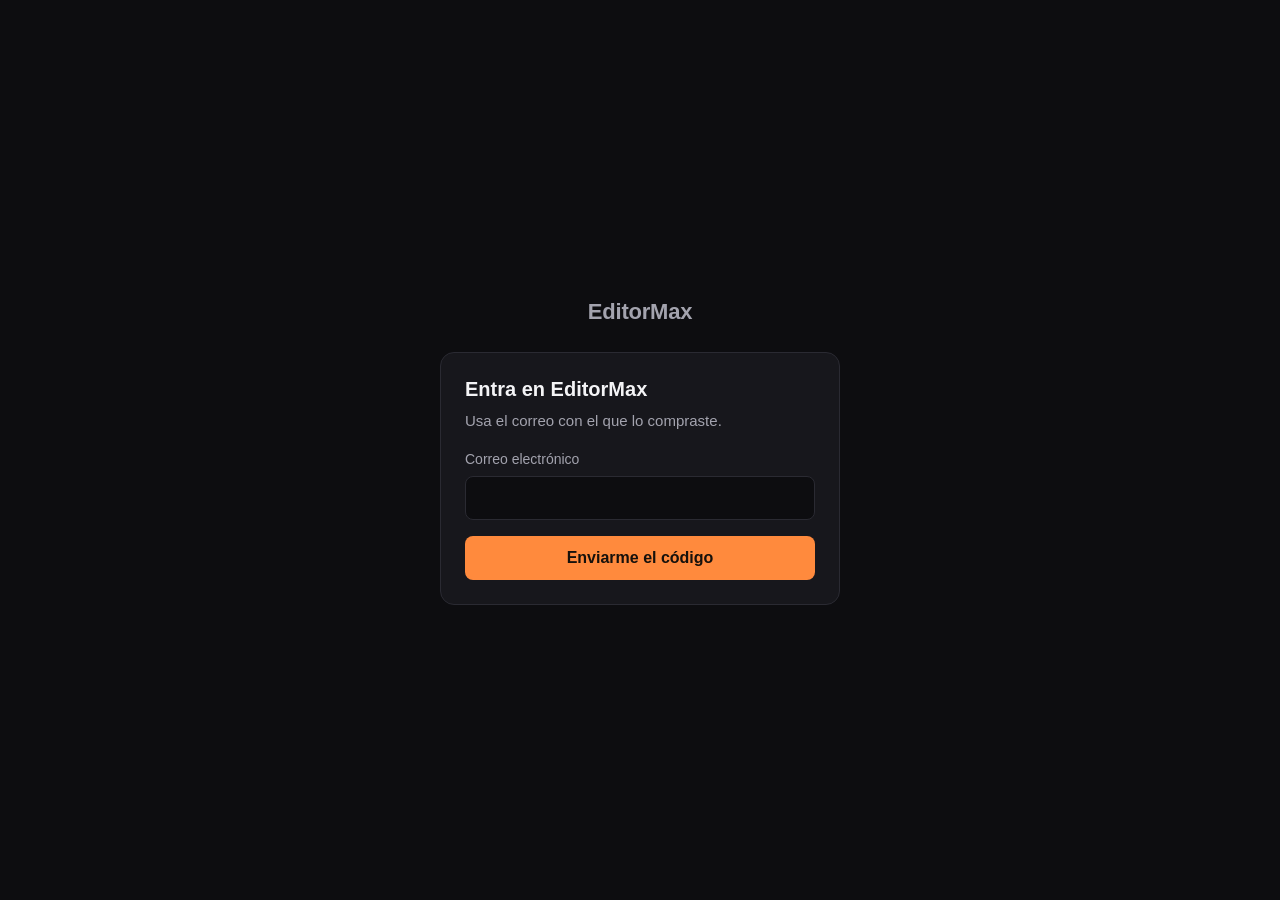
==== oauth/consent/index.html @ 07908c7b "Página de entrada de EditorMax" ====
<!doctype html>
<html lang="es">
<head>
  <meta charset="utf-8">
  <meta name="viewport" content="width=device-width, initial-scale=1">
  <meta name="robots" content="noindex">
  <meta http-equiv="Content-Security-Policy" content="default-src 'none'; script-src 'self'; style-src 'self'; connect-src https://*.supabase.co; form-action 'none'; base-uri 'none'">
  <title>EditorMax · Autorizar</title>
  <link rel="stylesheet" href="../../estilo.css">
</head>
<body>
<main>
  <p class="marca">EditorMax</p>

  <section id="cargando"><p role="status">Un momento…</p></section>

  <section id="correo" hidden>
    <h1>Entra en EditorMax</h1>
    <p>Usa el correo con el que lo compraste.</p>
    <form id="form-correo">
      <label for="email">Correo electrónico</label>
      <input id="email" type="email" autocomplete="email" required>
      <button id="enviar" type="submit">Enviarme el código</button>
    </form>
  </section>

  <section id="enviado" hidden>
    <h1>Revisa tu correo</h1>
    <p>Si <strong id="enviado-a"></strong> tiene acceso, te hemos enviado un código. Escríbelo aquí.</p>
    <form id="form-codigo">
      <label for="codigo">Código</label>
      <input id="codigo" type="text" inputmode="numeric" autocomplete="one-time-code" required>
      <button id="entrar-codigo" type="submit">Entrar</button>
    </form>
    <p id="codigo-error" class="aviso" role="alert" hidden></p>
  </section>

  <section id="autorizar" hidden>
    <h1>Autorizar <span id="app-nombre"></span></h1>
    <p>Conectará EditorMax con la cuenta <strong id="cuenta"></strong>.</p>
    <button id="autorizar-si" type="button">Autorizar</button>
    <button id="autorizar-no" class="secundario" type="button">Cancelar</button>
    <button id="cambiar" class="enlace" type="button">Usar otra cuenta</button>
  </section>

  <section id="listo" hidden>
    <h1>Ya estás dentro</h1>
    <p>Vuelve a Claude Code para seguir.</p>
  </section>

  <section id="error" hidden>
    <h1>No se ha podido conectar</h1>
    <p id="error-texto" role="alert"></p>
  </section>
</main>
<script src="../../vendor/supabase.js"></script>
<script src="../../config.js"></script>
<script src="../../app.js"></script>
</body>
</html>
---- estilo.css ----
:root { --fondo: #0d0d10; --panel: #17171c; --borde: #2a2a32; --texto: #f4f4f6; --suave: #a3a3ae; --acento: #ff8a3d; }
* { box-sizing: border-box; }
body { margin: 0; min-height: 100dvh; display: grid; place-items: center; padding: 24px 16px; background: var(--fondo); color: var(--texto); font: 16px/1.5 -apple-system, BlinkMacSystemFont, "Helvetica Neue", Arial, sans-serif; }
main { width: 100%; max-width: 400px; }
.marca { margin: 0 0 24px; text-align: center; font-size: 22px; font-weight: 700; letter-spacing: -.01em; }
section { background: var(--panel); border: 1px solid var(--borde); border-radius: 14px; padding: 24px; }
h1 { margin: 0 0 8px; font-size: 20px; line-height: 1.25; }
p { margin: 0 0 16px; color: var(--suave); font-size: 15px; }
p:last-child { margin-bottom: 0; }
strong { color: var(--texto); font-weight: 600; }
label { display: block; margin-bottom: 6px; font-size: 14px; color: var(--suave); }
input { width: 100%; padding: 12px; margin-bottom: 16px; border: 1px solid var(--borde); border-radius: 8px; background: var(--fondo); color: var(--texto); font-size: 16px; }
input:focus-visible, button:focus-visible { outline: 2px solid var(--acento); outline-offset: 2px; }
button { width: 100%; padding: 12px; border: 1px solid transparent; border-radius: 8px; background: var(--acento); color: #16110c; font-size: 16px; font-weight: 600; cursor: pointer; }
button:disabled { opacity: .6; cursor: default; }
button.secundario { margin-top: 8px; background: transparent; border-color: var(--borde); color: var(--texto); }
button.enlace { margin-top: 16px; padding: 0; background: none; color: var(--suave); font-size: 14px; font-weight: 400; text-decoration: underline; }
.aviso { padding: 12px; border: 1px solid var(--borde); border-radius: 8px; font-size: 14px; }
[hidden] { display: none !important; }
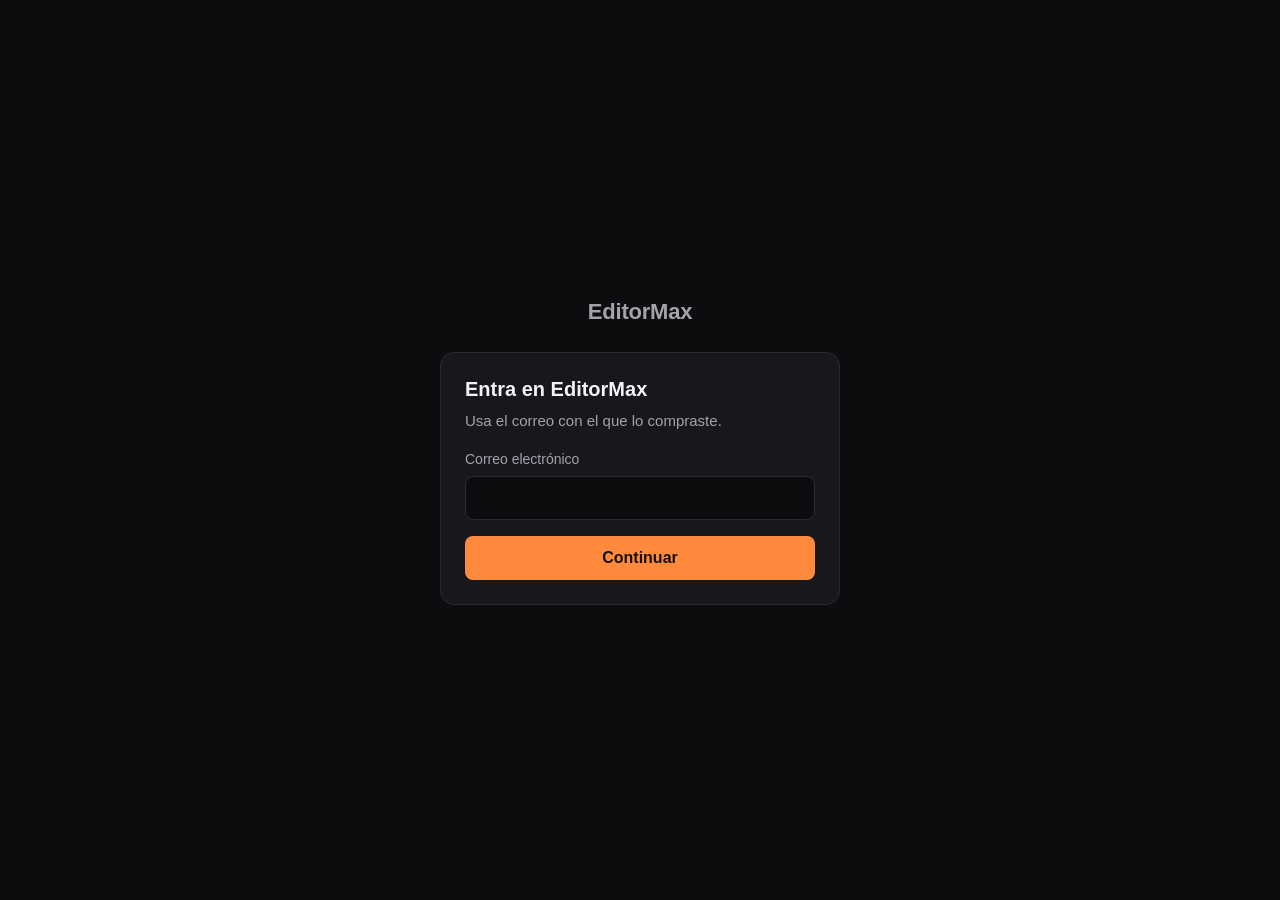
==== commit 3be34c23: "La página entra con el enlace del correo y retoma la autorización" ====
--- a/oauth/consent/index.html
+++ b/oauth/consent/index.html
@@ -17,22 +17,25 @@
   <section id="correo" hidden>
     <h1>Entra en EditorMax</h1>
     <p>Usa el correo con el que lo compraste.</p>
+    <p id="correo-aviso" class="aviso" role="alert" hidden></p>
     <form id="form-correo">
       <label for="email">Correo electrónico</label>
       <input id="email" type="email" autocomplete="email" required>
-      <button id="enviar" type="submit">Enviarme el código</button>
+      <button id="enviar" type="submit">Continuar</button>
     </form>
   </section>
 
   <section id="enviado" hidden>
     <h1>Revisa tu correo</h1>
-    <p>Si <strong id="enviado-a"></strong> tiene acceso, te hemos enviado un código. Escríbelo aquí.</p>
-    <form id="form-codigo">
+    <p id="enviado-enlace">Si <strong class="enviado-a"></strong> tiene acceso, te hemos enviado un enlace para entrar. Ábrelo en este ordenador.</p>
+    <p id="enviado-codigo" hidden>Si <strong class="enviado-a"></strong> tiene acceso, te hemos enviado un código. Escríbelo aquí.</p>
+    <form id="form-codigo" hidden>
       <label for="codigo">Código</label>
       <input id="codigo" type="text" inputmode="numeric" autocomplete="one-time-code" required>
       <button id="entrar-codigo" type="submit">Entrar</button>
     </form>
     <p id="codigo-error" class="aviso" role="alert" hidden></p>
+    <button id="con-codigo" class="enlace" type="button">Introducir un código</button>
   </section>
 
   <section id="autorizar" hidden>
@@ -44,8 +47,13 @@
   </section>
 
   <section id="listo" hidden>
-    <h1>Ya estás dentro</h1>
-    <p>Vuelve a Claude Code para seguir.</p>
+    <h1>Ya has entrado</h1>
+    <p>Vuelve a Claude Code y conecta EditorMax.</p>
+  </section>
+
+  <section id="otra" hidden>
+    <h1>Ya has entrado</h1>
+    <p>Sigue en la pestaña que se ha abierto desde el correo. Esta ya la puedes cerrar.</p>
   </section>
 
   <section id="error" hidden>
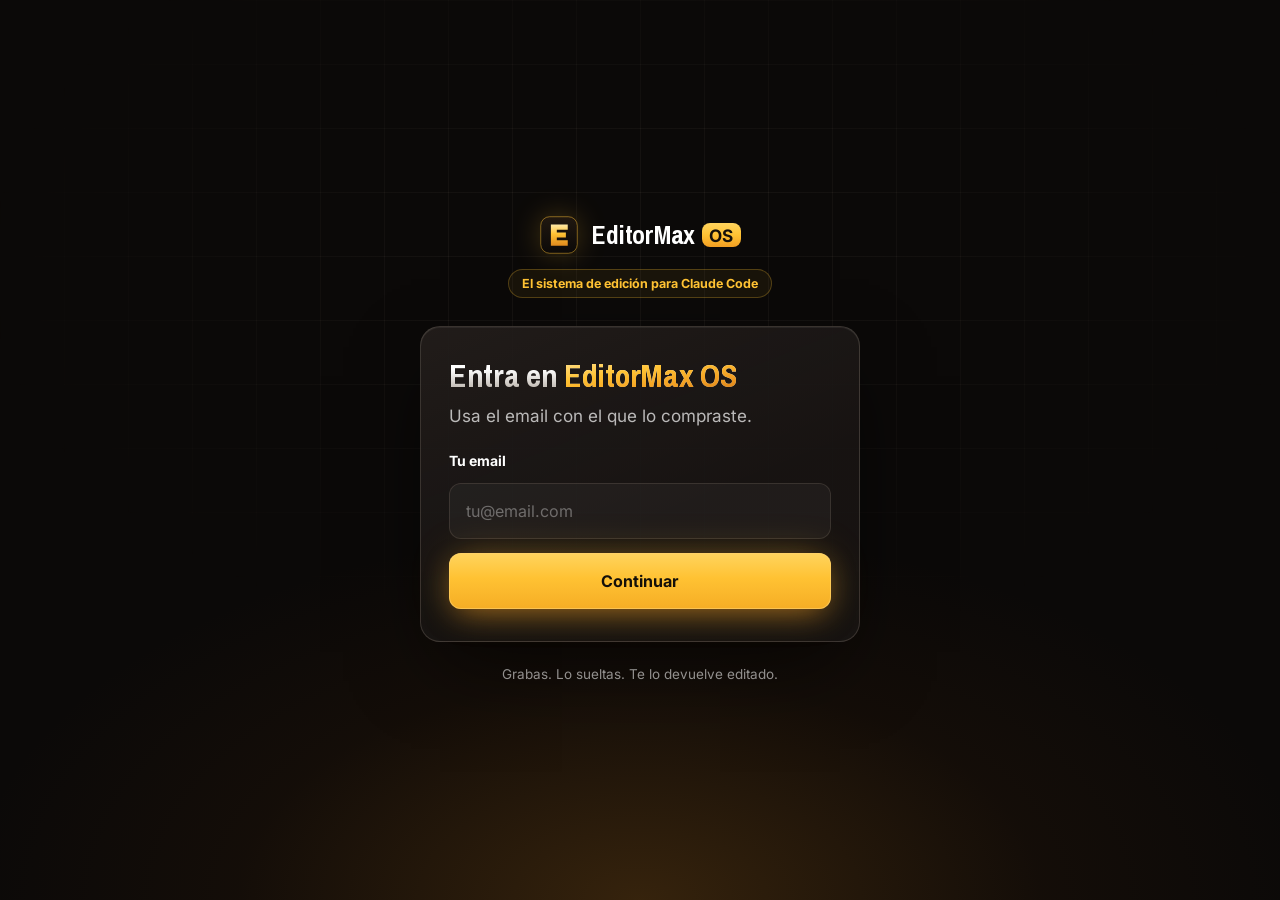
==== commit 4de7dd5d: "La entrada, con la marca de EditorMax OS" ====
--- a/oauth/consent/index.html
+++ b/oauth/consent/index.html
@@ -4,29 +4,43 @@
   <meta charset="utf-8">
   <meta name="viewport" content="width=device-width, initial-scale=1">
   <meta name="robots" content="noindex">
-  <meta http-equiv="Content-Security-Policy" content="default-src 'none'; script-src 'self'; style-src 'self'; connect-src https://*.supabase.co; form-action 'none'; base-uri 'none'">
-  <title>EditorMax · Autorizar</title>
+  <meta name="theme-color" content="#0b0908">
+  <meta http-equiv="Content-Security-Policy" content="default-src 'none'; script-src 'self'; style-src 'self'; font-src 'self'; img-src 'self'; connect-src https://*.supabase.co; form-action 'none'; base-uri 'none'">
+  <title>EditorMax OS · Autorizar</title>
+  <link rel="icon" type="image/svg+xml" href="../../icono.svg">
   <link rel="stylesheet" href="../../estilo.css">
 </head>
 <body>
 <main>
-  <p class="marca">EditorMax</p>
+  <div class="marca">
+    <svg class="marca-icono" viewBox="0 0 64 64" aria-hidden="true" focusable="false">
+      <defs>
+        <linearGradient id="marca-tinta" x1="0" y1="0" x2="0" y2="1"><stop offset="0" stop-color="#ffe9a8"/><stop offset=".45" stop-color="#ffc233"/><stop offset="1" stop-color="#e08a1e"/></linearGradient>
+        <linearGradient id="marca-fondo" x1="0" y1="0" x2="0" y2="1"><stop offset="0" stop-color="#211810"/><stop offset="1" stop-color="#0b0908"/></linearGradient>
+      </defs>
+      <rect x="2" y="2" width="60" height="60" rx="15" fill="url(#marca-fondo)"/>
+      <rect x="2.75" y="2.75" width="58.5" height="58.5" rx="14.25" fill="none" stroke="#ffc233" stroke-opacity=".5" stroke-width="1.5"/>
+      <path fill="url(#marca-tinta)" d="M19 15h27v8.5H28.5v4.5H43v8H28.5v4.5H46V49H19z"/>
+    </svg>
+    <span class="marca-nombre">EditorMax <span class="marca-os">OS</span></span>
+  </div>
+  <p class="lema">El sistema de edición para Claude Code</p>
 
   <section id="cargando"><p role="status">Un momento…</p></section>
 
   <section id="correo" hidden>
-    <h1>Entra en EditorMax</h1>
-    <p>Usa el correo con el que lo compraste.</p>
+    <h1>Entra en <span class="oro">EditorMax OS</span></h1>
+    <p>Usa el email con el que lo compraste.</p>
     <p id="correo-aviso" class="aviso" role="alert" hidden></p>
     <form id="form-correo">
-      <label for="email">Correo electrónico</label>
-      <input id="email" type="email" autocomplete="email" required>
+      <label for="email">Tu email</label>
+      <input id="email" type="email" inputmode="email" autocomplete="email" placeholder="tu@email.com" required>
       <button id="enviar" type="submit">Continuar</button>
     </form>
   </section>
 
   <section id="enviado" hidden>
-    <h1>Revisa tu correo</h1>
+    <h1>Revisa tu <span class="oro">correo</span></h1>
     <p id="enviado-enlace">Si <strong class="enviado-a"></strong> tiene acceso, te hemos enviado un enlace para entrar. Ábrelo en este ordenador.</p>
     <p id="enviado-codigo" hidden>Si <strong class="enviado-a"></strong> tiene acceso, te hemos enviado un código. Escríbelo aquí.</p>
     <form id="form-codigo" hidden>
@@ -39,20 +53,21 @@
   </section>
 
   <section id="autorizar" hidden>
-    <h1>Autorizar <span id="app-nombre"></span></h1>
-    <p>Conectará EditorMax con la cuenta <strong id="cuenta"></strong>.</p>
+    <h1>Autorizar <span id="app-nombre" class="oro"></span></h1>
+    <p class="con-cuenta">Conecta EditorMax OS con esta cuenta:</p>
+    <p class="cuenta"><strong id="cuenta"></strong></p>
     <button id="autorizar-si" type="button">Autorizar</button>
     <button id="autorizar-no" class="secundario" type="button">Cancelar</button>
     <button id="cambiar" class="enlace" type="button">Usar otra cuenta</button>
   </section>
 
   <section id="listo" hidden>
-    <h1>Ya has entrado</h1>
+    <h1>Ya has <span class="oro">entrado</span></h1>
     <p>Vuelve a Claude Code y conecta EditorMax.</p>
   </section>
 
   <section id="otra" hidden>
-    <h1>Ya has entrado</h1>
+    <h1>Ya has <span class="oro">entrado</span></h1>
     <p>Sigue en la pestaña que se ha abierto desde el correo. Esta ya la puedes cerrar.</p>
   </section>
 
@@ -60,6 +75,8 @@
     <h1>No se ha podido conectar</h1>
     <p id="error-texto" role="alert"></p>
   </section>
+
+  <p class="pie">Grabas. Lo sueltas. Te lo devuelve editado.</p>
 </main>
 <script src="../../vendor/supabase.js"></script>
 <script src="../../config.js"></script>
--- a/estilo.css
+++ b/estilo.css
@@ -1,19 +1,114 @@
-:root { --fondo: #0d0d10; --panel: #17171c; --borde: #2a2a32; --texto: #f4f4f6; --suave: #a3a3ae; --acento: #ff8a3d; }
+/* La entrada de EditorMax OS, con la marca de su página de venta: negro cálido, luz ámbar que sube desde abajo, Archivo estrecho en los titulares e Inter
+   en el texto. Todo en un fichero y sin estilos en línea (la página no los admite). Lo único que se mueve es el botón al pasar por encima, y solo su transform. */
+@font-face { font-family: "Archivo Narrow"; font-weight: 700; font-display: swap; src: url("fonts/ArchivoNarrow-700-latin.woff2") format("woff2"); }
+@font-face { font-family: "Inter"; font-weight: 400; font-display: swap; src: url("fonts/Inter-400-latin.woff2") format("woff2"); }
+@font-face { font-family: "Inter"; font-weight: 700; font-display: swap; src: url("fonts/Inter-700-latin.woff2") format("woff2"); }
+
+:root {
+  color-scheme: dark;
+  --bg: #0b0908; --bg-deep: #070605; --panel: #141110;
+  --line: rgba(255, 236, 214, 0.08); --line-strong: rgba(255, 236, 214, 0.15);
+  --ink: #ffffff; --ink-dim: rgba(255, 255, 255, 0.7); --ink-mute: rgba(255, 255, 255, 0.55);
+  --amber-light: #ffc233; --amber: #e08a1e; --amber-deep: #7a3e08; --ink-deep: #14100a;
+  --rim: rgba(255, 194, 51, 0.26);
+  --sans: "Inter", ui-sans-serif, system-ui, -apple-system, "Segoe UI", sans-serif;
+  --display: "Archivo Narrow", "Inter", ui-sans-serif, system-ui, sans-serif;
+  --ease: cubic-bezier(0.25, 1, 0.5, 1);
+}
 * { box-sizing: border-box; }
-body { margin: 0; min-height: 100dvh; display: grid; place-items: center; padding: 24px 16px; background: var(--fondo); color: var(--texto); font: 16px/1.5 -apple-system, BlinkMacSystemFont, "Helvetica Neue", Arial, sans-serif; }
-main { width: 100%; max-width: 400px; }
-.marca { margin: 0 0 24px; text-align: center; font-size: 22px; font-weight: 700; letter-spacing: -.01em; }
-section { background: var(--panel); border: 1px solid var(--borde); border-radius: 14px; padding: 24px; }
-h1 { margin: 0 0 8px; font-size: 20px; line-height: 1.25; }
-p { margin: 0 0 16px; color: var(--suave); font-size: 15px; }
+html { background: var(--bg); }
+body {
+  position: relative; margin: 0; min-height: 100dvh; display: grid; place-items: center; padding: 40px 16px;
+  background:
+    radial-gradient(70% 55% at 50% 100%, rgba(224, 138, 30, 0.2), rgba(122, 62, 8, 0.08) 45%, transparent 75%),
+    var(--bg);
+  color: var(--ink); font: 400 17px/1.6 var(--sans); -webkit-font-smoothing: antialiased; -moz-osx-font-smoothing: grayscale;
+}
+/* la rejilla del taller, arriba y desvanecida: nunca papel pintado */
+body::before {
+  content: ""; position: absolute; inset: 0; pointer-events: none;
+  background-image: linear-gradient(rgba(255, 236, 214, 0.045) 1px, transparent 1px), linear-gradient(90deg, rgba(255, 236, 214, 0.045) 1px, transparent 1px);
+  background-size: 64px 64px;
+  -webkit-mask-image: radial-gradient(ellipse 70% 60% at 50% 30%, #000 20%, transparent 75%);
+          mask-image: radial-gradient(ellipse 70% 60% at 50% 30%, #000 20%, transparent 75%);
+}
+main { position: relative; width: 100%; max-width: 440px; }
+
+/* la marca: el icono de EditorMax OS y su nombre, como en la app y en la página de venta */
+.marca { display: flex; align-items: center; justify-content: center; gap: 12px; margin: 0 0 14px; }
+.marca-icono { width: 40px; height: 40px; flex: none; filter: drop-shadow(0 0 14px rgba(255, 194, 51, 0.22)); }
+.marca-nombre { display: inline-flex; align-items: center; font: 700 26px/1 var(--display); letter-spacing: -0.01em; color: var(--ink); }
+.marca-os {
+  margin-left: 7px; padding: 4px 7px 3px; border-radius: 8px; font: 700 0.66em/1 var(--sans); letter-spacing: 0.01em;
+  background: linear-gradient(180deg, #ffd45e, var(--amber-light) 50%, #f29e22); color: var(--ink-deep);
+}
+.lema {
+  width: fit-content; margin: 0 auto 28px; padding: 5px 13px; border: 1px solid var(--rim); border-radius: 999px;
+  background: rgba(255, 194, 51, 0.06); color: var(--amber-light); font: 700 12.5px/1.4 var(--sans); text-align: center;
+}
+
+/* la tarjeta: cristal sin desenfoque (lleva un campo de texto) */
+section {
+  padding: 32px 28px; border: 1px solid var(--line-strong); border-radius: 20px;
+  background: linear-gradient(158deg, rgba(255, 236, 214, 0.06), rgba(255, 236, 214, 0.015) 60%), rgba(20, 17, 16, 0.9);
+  box-shadow: 0 30px 80px -20px rgba(0, 0, 0, 0.7), inset 0 1px 0 rgba(255, 255, 255, 0.06);
+}
+h1 { margin: 0 0 10px; font: 700 32px/1.05 var(--display); letter-spacing: -0.01em; text-wrap: balance; color: var(--ink); }
+.oro { color: var(--amber-light); }
+@supports ((-webkit-background-clip: text) or (background-clip: text)) {
+  h1 { background: linear-gradient(180deg, #ffffff 30%, rgba(255, 244, 230, 0.66) 100%); -webkit-background-clip: text; background-clip: text; -webkit-text-fill-color: transparent; }
+  .oro { background: linear-gradient(172deg, #ffe9a8 0%, #ffc233 40%, #f29e22 70%, #c96f12 100%); -webkit-background-clip: text; background-clip: text; -webkit-text-fill-color: transparent; }
+}
+p { margin: 0 0 20px; color: var(--ink-dim); text-wrap: pretty; }
 p:last-child { margin-bottom: 0; }
-strong { color: var(--texto); font-weight: 600; }
-label { display: block; margin-bottom: 6px; font-size: 14px; color: var(--suave); }
-input { width: 100%; padding: 12px; margin-bottom: 16px; border: 1px solid var(--borde); border-radius: 8px; background: var(--fondo); color: var(--texto); font-size: 16px; }
-input:focus-visible, button:focus-visible { outline: 2px solid var(--acento); outline-offset: 2px; }
-button { width: 100%; padding: 12px; border: 1px solid transparent; border-radius: 8px; background: var(--acento); color: #16110c; font-size: 16px; font-weight: 600; cursor: pointer; }
-button:disabled { opacity: .6; cursor: default; }
-button.secundario { margin-top: 8px; background: transparent; border-color: var(--borde); color: var(--texto); }
-button.enlace { margin-top: 16px; padding: 0; background: none; color: var(--suave); font-size: 14px; font-weight: 400; text-decoration: underline; }
-.aviso { padding: 12px; border: 1px solid var(--borde); border-radius: 8px; font-size: 14px; }
+strong { color: var(--ink); font-weight: 700; overflow-wrap: anywhere; }
+label { display: block; margin-bottom: 10px; font-size: 14px; font-weight: 700; color: var(--ink); }
+input {
+  width: 100%; height: 56px; margin-bottom: 14px; padding: 0 16px; border: 1px solid var(--line-strong); border-radius: 12px;
+  background: rgba(255, 255, 255, 0.04); background-clip: padding-box; color: var(--ink); font: 400 16px/1 var(--sans); appearance: none;
+  transition: border-color 200ms var(--ease), background-color 200ms var(--ease), box-shadow 200ms var(--ease);
+}
+input::placeholder { color: rgba(255, 255, 255, 0.35); }
+input:focus { outline: none; border-color: var(--amber-light); background-color: rgba(255, 255, 255, 0.06); box-shadow: 0 0 0 3px rgba(255, 194, 51, 0.16); }
+button:focus-visible { outline: 2px solid var(--amber-light); outline-offset: 3px; }
+
+/* el botón: ámbar iluminado desde arriba, con su brillo que cruza al pasar */
+button {
+  position: relative; isolation: isolate; overflow: hidden; width: 100%; height: 56px; padding: 0 20px; border: 0; border-radius: 12px; cursor: pointer;
+  background: linear-gradient(180deg, #ffd45e 0%, var(--amber-light) 45%, #f5ad25 100%); color: var(--ink-deep); font: 700 16px/1 var(--sans);
+  box-shadow: 0 0 0 1px rgba(255, 210, 110, 0.6) inset, 0 10px 30px -8px rgba(224, 138, 30, 0.55), 0 0 40px -6px rgba(255, 194, 51, 0.35);
+  transition: transform 220ms var(--ease);
+}
+button::before {
+  content: ""; position: absolute; inset: 0; z-index: -1; transform: translateX(-120%);
+  background: linear-gradient(115deg, transparent 20%, rgba(255, 255, 255, 0.55) 50%, transparent 80%); transition: transform 900ms cubic-bezier(0.16, 1, 0.3, 1);
+}
+button:hover { transform: translateY(-2px); }
+button:hover::before { transform: translateX(120%); }
+button:active { transform: translateY(0); }
+button:disabled { opacity: 0.55; cursor: default; transform: none; }
+button:disabled::before { display: none; }
+button.secundario {
+  margin-top: 10px; background: rgba(255, 255, 255, 0.03); color: var(--ink); box-shadow: 0 0 0 1px var(--line-strong) inset; font-weight: 700;
+}
+button.secundario::before, button.enlace::before { display: none; }
+button.secundario:hover { transform: none; background: rgba(255, 255, 255, 0.07); }
+button.enlace {
+  display: block; width: auto; height: auto; margin: 18px auto 0; padding: 4px 6px; border-radius: 6px; background: none; box-shadow: none;
+  color: var(--ink-mute); font: 400 14px/1.4 var(--sans); text-decoration: underline; text-underline-offset: 3px;
+}
+button.enlace:hover { transform: none; color: var(--ink); }
+
+/* un aviso: borde y tinte ámbar, nunca un relleno */
+.aviso {
+  margin: 0 0 20px; padding: 12px 14px; border: 1px solid var(--rim); border-radius: 12px; font-size: 14.5px; line-height: 1.5; color: var(--ink);
+  background: linear-gradient(158deg, rgba(224, 138, 30, 0.14), rgba(122, 62, 8, 0.08) 58%, rgba(20, 17, 16, 0.5));
+}
+form + .aviso { margin-top: 4px; }
+.con-cuenta { margin-bottom: 8px; }
+.cuenta { margin-bottom: 22px; padding: 12px 14px; border: 1px solid var(--line-strong); border-radius: 12px; background: rgba(255, 255, 255, 0.04); font-size: 16px; line-height: 1.4; }
+.pie { margin: 22px 0 0; text-align: center; font-size: 13.5px; color: var(--ink-mute); }
+
 [hidden] { display: none !important; }
+@media (max-width: 420px) { section { padding: 28px 20px; } h1 { font-size: 29px; } .marca-nombre { font-size: 24px; } }
+@media (prefers-reduced-motion: reduce) { button, button::before, input { transition: none; } button:hover { transform: none; } }
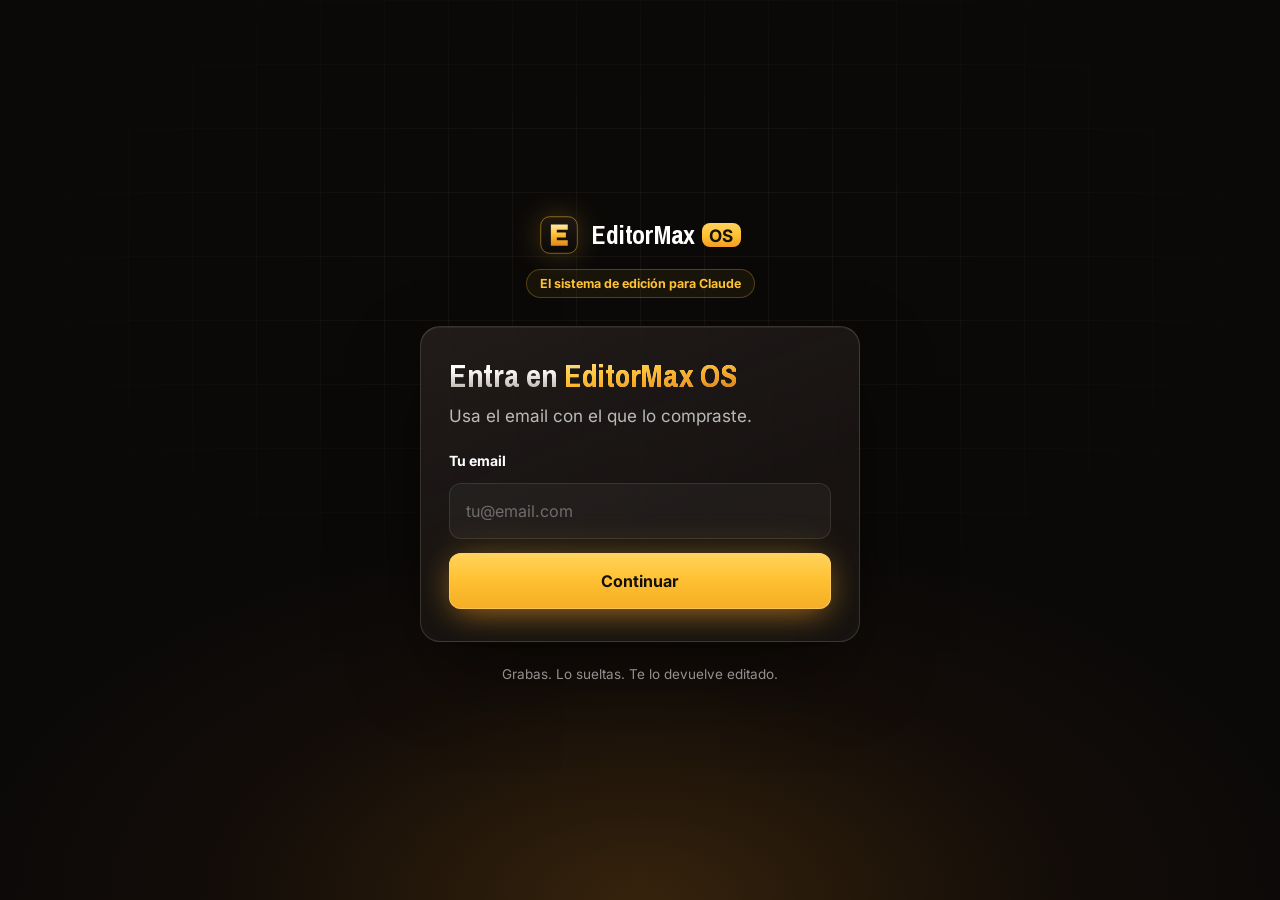
==== commit 44309a90: "La entrada admite la vuelta a Claude (conector de la app) y no ofrece un código que el correo no tra" ====
--- a/oauth/consent/index.html
+++ b/oauth/consent/index.html
@@ -24,7 +24,7 @@
     </svg>
     <span class="marca-nombre">EditorMax <span class="marca-os">OS</span></span>
   </div>
-  <p class="lema">El sistema de edición para Claude Code</p>
+  <p class="lema">El sistema de edición para Claude</p>
 
   <section id="cargando"><p role="status">Un momento…</p></section>
 
@@ -56,6 +56,7 @@
     <h1>Autorizar <span id="app-nombre" class="oro"></span></h1>
     <p class="con-cuenta">Conecta EditorMax OS con esta cuenta:</p>
     <p class="cuenta"><strong id="cuenta"></strong></p>
+    <p class="solo-si">Autoriza solo si acabas de conectar EditorMax en tu Claude.</p>
     <button id="autorizar-si" type="button">Autorizar</button>
     <button id="autorizar-no" class="secundario" type="button">Cancelar</button>
     <button id="cambiar" class="enlace" type="button">Usar otra cuenta</button>
@@ -63,7 +64,7 @@
 
   <section id="listo" hidden>
     <h1>Ya has <span class="oro">entrado</span></h1>
-    <p>Vuelve a Claude Code y conecta EditorMax.</p>
+    <p>Vuelve a Claude y conecta EditorMax.</p>
   </section>
 
   <section id="otra" hidden>
--- a/estilo.css
+++ b/estilo.css
@@ -107,6 +107,8 @@
 form + .aviso { margin-top: 4px; }
 .con-cuenta { margin-bottom: 8px; }
 .cuenta { margin-bottom: 22px; padding: 12px 14px; border: 1px solid var(--line-strong); border-radius: 12px; background: rgba(255, 255, 255, 0.04); font-size: 16px; line-height: 1.4; }
+.cuenta:has(+ .solo-si) { margin-bottom: 10px; }
+.solo-si { margin: 0 0 20px; font-size: 13.5px; line-height: 1.45; color: var(--ink-mute); }
 .pie { margin: 22px 0 0; text-align: center; font-size: 13.5px; color: var(--ink-mute); }
 
 [hidden] { display: none !important; }
